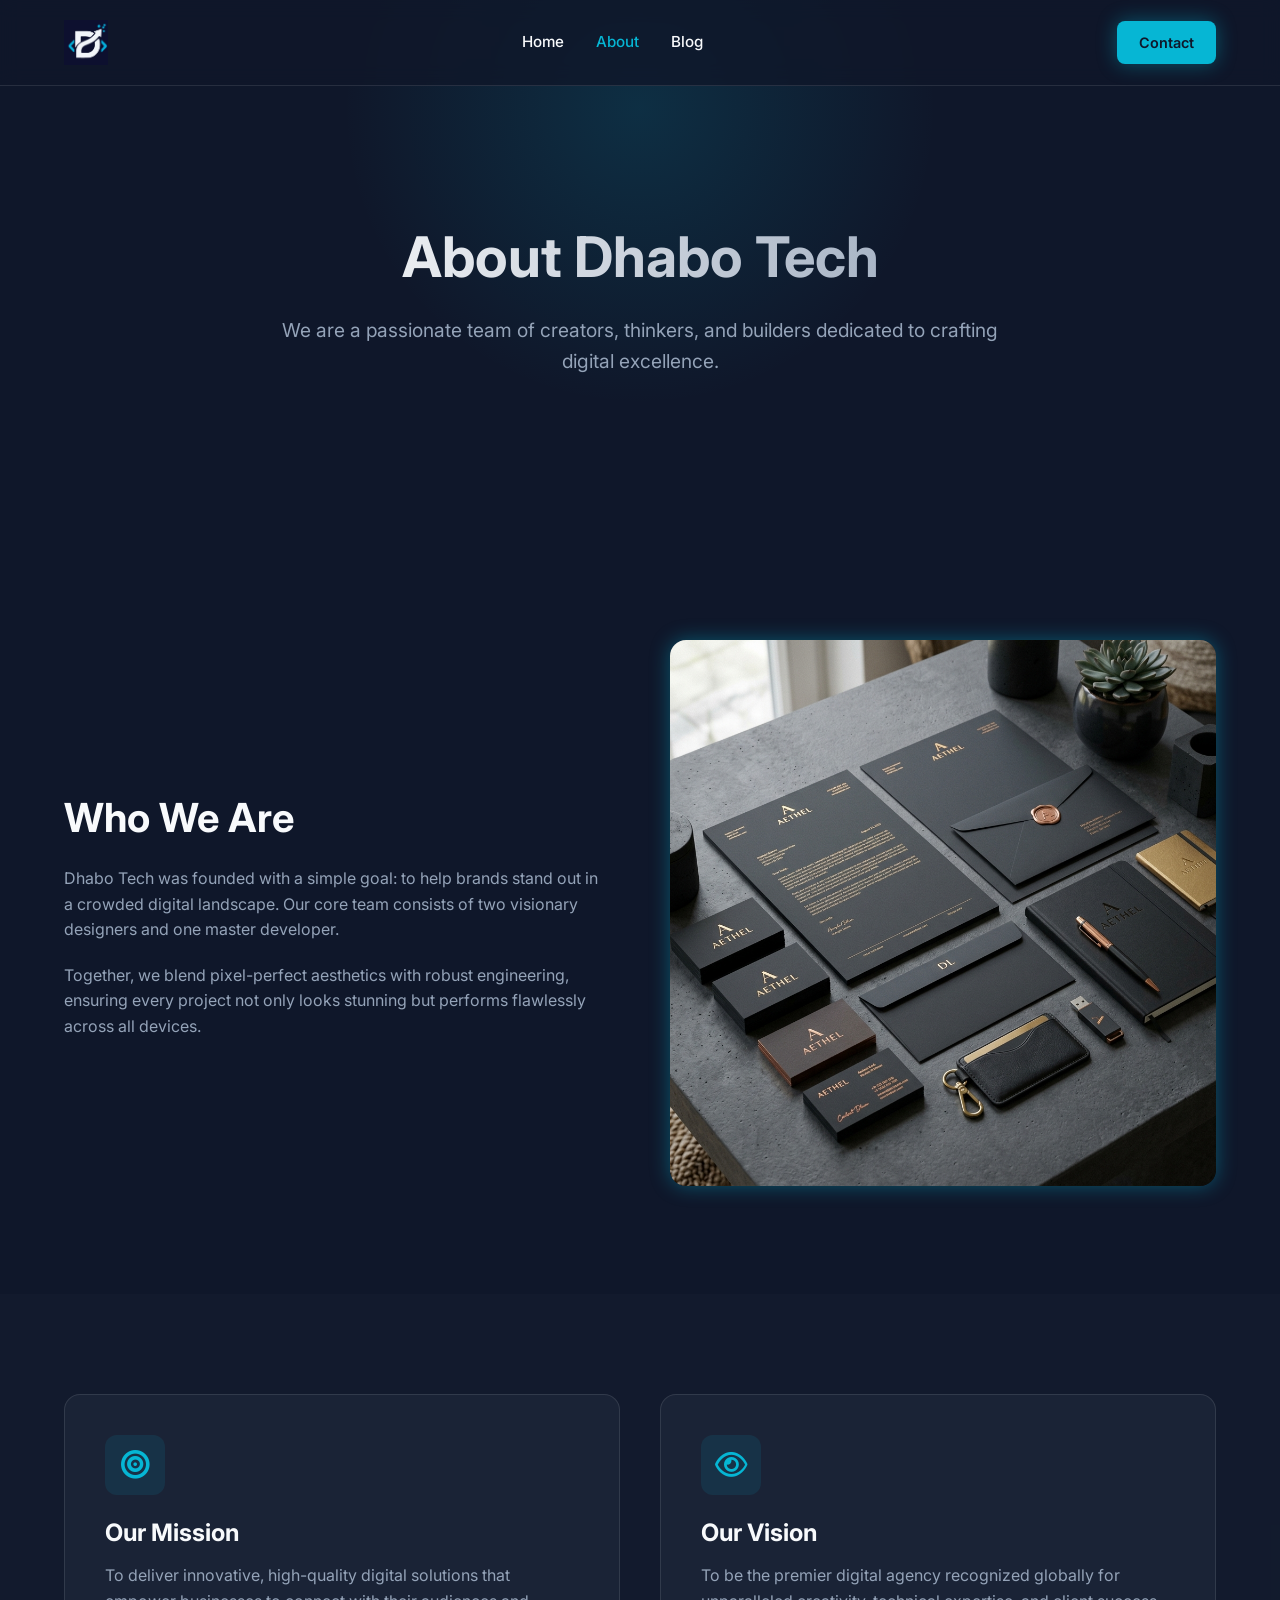
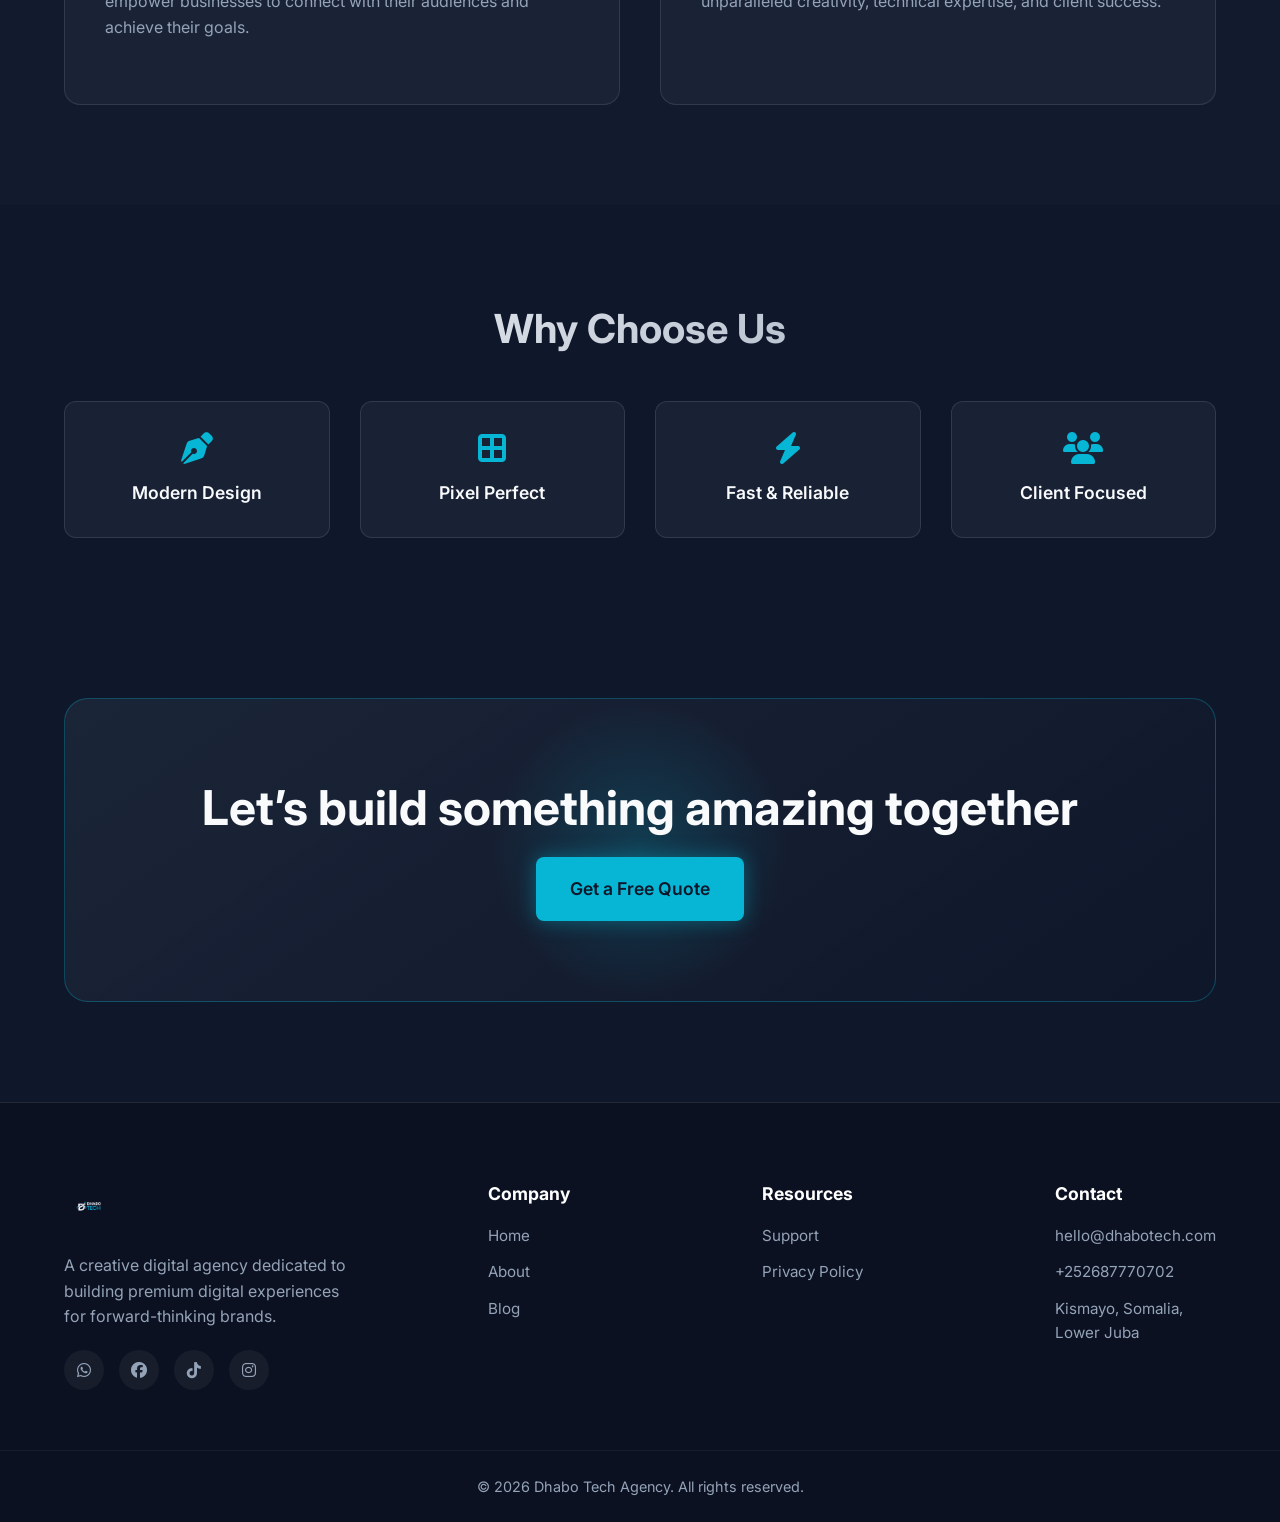
==== about.html @ 3845fcc7 "this is our website Dhabo Tech Agency" ====
<!DOCTYPE html>
<html lang="en">
<head>
    <meta charset="UTF-8">
    <meta name="viewport" content="width=device-width, initial-scale=1.0">
    <title>About Us | Dhabo Tech</title>
    <link href="https://fonts.googleapis.com/css2?family=Inter:wght@300;400;500;600;700&display=swap" rel="stylesheet">
    <link rel="stylesheet" href="https://cdnjs.cloudflare.com/ajax/libs/font-awesome/6.4.0/css/all.min.css">
    <link rel="stylesheet" href="style.css">
    <style>
        .who-we-are {
            padding: 100px 0;
        }
        .who-we-are-grid {
            display: grid;
            grid-template-columns: 1fr 1fr;
            gap: 60px;
            align-items: center;
        }
        .mission-vision {
            padding: 100px 0;
            background: rgba(30, 41, 59, 0.2);
        }
        .mission-vision-grid {
            display: grid;
            grid-template-columns: 1fr 1fr;
            gap: 40px;
        }
        @media (max-width: 768px) {
            .who-we-are-grid,
            .mission-vision-grid {
                grid-template-columns: 1fr;
            }
        }
    </style>
</head>
<body>
    <header class="navbar">
        <div class="container">
            <div class="logo">
                <img src="assets/dhabo-tech-logo2.jpeg" alt="Dhabo Tech Logo" class="brand-logo">
            </div>
            <nav class="nav-links" id="navLinks">
                <a href="index.html">Home</a>
                <a href="about.html" class="active">About</a>
                <a href="blog.html">Blog</a>
            </nav>
            <a href="#" class="btn btn-primary btn-sm contact-trigger">Contact</a>
            <div class="hamburger" id="hamburger"><i class="fa-solid fa-bars"></i></div>
        </div>
    </header>

    <section class="hero" style="min-height: 60vh;">
        <div class="hero-bg-glow"></div>
        <div class="container hero-container" style="grid-template-columns: 1fr; text-align: center;">
            <div class="hero-content" style="max-width: 800px; margin: 0 auto; text-align: center;">
                <h1 class="hero-title">About Dhabo Tech</h1>
                <p class="hero-subtitle" style="margin: 0 auto;">We are a passionate team of creators, thinkers, and builders dedicated to crafting digital excellence.</p>
            </div>
        </div>
    </section>

    <!-- WHO WE ARE -->
    <section class="who-we-are">
        <div class="container">
            <div class="who-we-are-grid">
                <div>
                    <h2 style="font-size: 2.5rem; margin-bottom: 24px;">Who We Are</h2>
                    <p style="color: var(--text-muted); margin-bottom: 20px;">Dhabo Tech was founded with a simple goal: to help brands stand out in a crowded digital landscape. Our core team consists of two visionary designers and one master developer.</p>
                    <p style="color: var(--text-muted);">Together, we blend pixel-perfect aesthetics with robust engineering, ensuring every project not only looks stunning but performs flawlessly across all devices.</p>
                </div>
                <div>
                    <img src="assets/portfolio_branding_1777572394360.png" alt="Our Team Workspace" style="width: 100%; border-radius: 16px; box-shadow: var(--glow-shadow);">
                </div>
            </div>
        </div>
    </section>

    <!-- MISSION & VISION -->
    <section class="mission-vision">
        <div class="container">
            <div class="mission-vision-grid">
                <div class="service-card">
                    <div class="icon-wrapper"><i class="fa-solid fa-bullseye"></i></div>
                    <h3>Our Mission</h3>
                    <p>To deliver innovative, high-quality digital solutions that empower businesses to connect with their audiences and achieve their goals.</p>
                </div>
                <div class="service-card">
                    <div class="icon-wrapper"><i class="fa-regular fa-eye"></i></div>
                    <h3>Our Vision</h3>
                    <p>To be the premier digital agency recognized globally for unparalleled creativity, technical expertise, and client success.</p>
                </div>
            </div>
        </div>
    </section>

    <!-- WHY CHOOSE US -->
    <section class="features-strip" style="padding: 100px 0;">
        <div class="container">
            <h2 class="section-title">Why Choose Us</h2>
            <div class="features-container">
                <div class="feature-item">
                    <i class="fa-solid fa-pen-nib icon"></i>
                    <span>Modern Design</span>
                </div>
                <div class="feature-item">
                    <i class="fa-solid fa-border-all icon"></i>
                    <span>Pixel Perfect</span>
                </div>
                <div class="feature-item">
                    <i class="fa-solid fa-bolt icon"></i>
                    <span>Fast & Reliable</span>
                </div>
                <div class="feature-item">
                    <i class="fa-solid fa-users icon"></i>
                    <span>Client Focused</span>
                </div>
            </div>
        </div>
    </section>

    <section class="cta">
        <div class="container">
            <div class="cta-card">
                <div class="cta-glow"></div>
                <h2>Let’s build something amazing together</h2>
                <a href="#" class="btn btn-primary btn-large contact-trigger">Get a Free Quote</a>
            </div>
        </div>
    </section>

    <!-- FOOTER & MODAL -->
    <footer class="footer">
        <div class="container footer-container">
            <div class="footer-brand">
                <div class="logo">
                    <img src="assets/dhabo-tech-logo.png" alt="Dhabo Tech Logo" class="brand-logo">
                </div>
                <p class="footer-desc">A creative digital agency dedicated to building premium digital experiences for forward-thinking brands.</p>
                <div class="social-links">
                    <a href="#"><i class="fa-brands fa-whatsapp"></i></a>
                    <a href="#"><i class="fa-brands fa-facebook"></i></a>
                    <a href="#"><i class="fa-brands fa-tiktok"></i></a>
                    <a href="#"><i class="fa-brands fa-instagram"></i></a>
                </div>
            </div>
            <div class="footer-links-group">
                <div class="footer-links">
                    <h4>Company</h4>
                    <a href="index.html">Home</a>
                    <a href="about.html">About</a>
                    <a href="blog.html">Blog</a>
                </div>
                <div class="footer-links">
                    <h4>Resources</h4>
                    
                    <a href="#">Support</a>
                    <a href="#">Privacy Policy</a>
                </div>
                <div class="footer-links">
                    <h4>Contact</h4>
                    <p>hello@dhabotech.com</p>
                    <p>+252687770702</p>
                    <p>Kismayo, Somalia,<br>Lower Juba</p>
                </div>
            </div>
        </div>
        <div class="footer-bottom">
            <div class="container">
                <p>&copy; 2026 Dhabo Tech Agency. All rights reserved.</p>
            </div>
        </div>
    </footer>

    <div class="modal-overlay" id="contactModal">
        <div class="modal-content">
            <button class="modal-close" id="closeModal"><i class="fa-solid fa-xmark"></i></button>
            <h2>Get in Touch</h2>
            <p>Fill out the form below and we'll get back to you shortly.</p>
            <form id="contactForm">
                <div class="form-group">
                    <label for="name">Name</label>
                    <input type="text" id="name" required placeholder="John Doe">
                </div>
                <div class="form-group">
                    <label for="email">Email</label>
                    <input type="email" id="email" required placeholder="john@example.com">
                </div>
                <div class="form-group">
                    <label for="message">Message</label>
                    <textarea id="message" rows="4" required placeholder="How can we help you?"></textarea>
                </div>
                <button type="submit" class="btn btn-primary btn-large" style="width: 100%">Submit Message</button>
                <div id="formMessage" class="form-message"></div>
            </form>
        </div>
    </div>
    
    <script src="script.js"></script>
</body>
</html>
---- style.css ----
/* style.css */
:root {
    --bg-color: #0F172A;
    --text-color: #F8FAFC;
    --text-muted: #94A3B8;
    --accent-color: #06B6D4;
    --accent-hover: #0891B2;
    --card-bg: rgba(30, 41, 59, 0.7);
    --border-color: rgba(255, 255, 255, 0.1);
    --glow-shadow: 0 0 20px rgba(6, 182, 212, 0.4);
    --glow-shadow-large: 0 0 40px rgba(6, 182, 212, 0.3);
}

* {
    margin: 0;
    padding: 0;
    box-sizing: border-box;
}

html {
    scroll-behavior: smooth;
}

body {
    font-family: 'Inter', sans-serif;
    background-color: var(--bg-color);
    color: var(--text-color);
    line-height: 1.6;
    overflow-x: hidden;
}

a {
    text-decoration: none;
    color: inherit;
    transition: all 0.3s ease;
}

.container {
    max-width: 1200px;
    margin: 0 auto;
    padding: 0 24px;
}

/* Typography */
h1, h2, h3, h4, h5, h6 {
    line-height: 1.2;
    font-weight: 700;
}

.section-title {
    font-size: 2.5rem;
    text-align: center;
    margin-bottom: 3rem;
    background: linear-gradient(135deg, #fff 0%, #94A3B8 100%);
    -webkit-background-clip: text;
    -webkit-text-fill-color: transparent;
}

/* Buttons */
.btn {
    display: inline-block;
    padding: 12px 24px;
    border-radius: 8px;
    font-weight: 600;
    cursor: pointer;
    text-align: center;
    border: 2px solid transparent;
}

.btn-sm {
    padding: 8px 20px;
    font-size: 0.9rem;
}

.btn-large {
    padding: 16px 32px;
    font-size: 1.1rem;
}

.btn-primary {
    background-color: var(--accent-color);
    color: var(--bg-color);
    box-shadow: var(--glow-shadow);
    transition: all 0.3s ease;
}

.btn-primary:hover {
    background-color: var(--accent-hover);
    box-shadow: 0 0 25px rgba(6, 182, 212, 0.6);
    transform: translateY(-2px);
}

.btn-outline {
    border-color: var(--text-color);
    color: var(--text-color);
    transition: all 0.3s ease;
}

.btn-outline:hover {
    background-color: rgba(255, 255, 255, 0.1);
    transform: translateY(-2px);
}

/* Navbar */
.navbar {
    position: fixed;
    top: 0;
    width: 100%;
    z-index: 1000;
    padding: 20px 0;
    background: rgba(15, 23, 42, 0.8);
    backdrop-filter: blur(10px);
    border-bottom: 1px solid var(--border-color);
}

.navbar .container {
    display: flex;
    justify-content: space-between;
    align-items: center;
}

.logo {
    display: flex;
    align-items: center;
    gap: 10px;
}

.brand-logo {
    height: 45px;
    width: auto;
    display: block;
    transition: transform 0.3s ease;
}

.brand-logo:hover {
    transform: scale(1.05);
}

.nav-links {
    display: flex;
    gap: 32px;
}

.nav-links a {
    font-weight: 500;
    font-size: 0.95rem;
    position: relative;
}

.nav-links a:hover,
.nav-links a.active {
    color: var(--accent-color);
}

.hamburger {
    display: none;
    font-size: 1.5rem;
    cursor: pointer;
    color: var(--text-color);
}

/* Hero Section */
.hero {
    position: relative;
    padding: 160px 0 100px;
    min-height: 100vh;
    display: flex;
    align-items: center;
}

.hero-bg-glow {
    position: absolute;
    top: 20%;
    left: 50%;
    transform: translate(-50%, -50%);
    width: 600px;
    height: 600px;
    background: radial-gradient(circle, rgba(6, 182, 212, 0.15) 0%, rgba(15, 23, 42, 0) 70%);
    z-index: -1;
    border-radius: 50%;
}

.hero-container {
    display: grid;
    grid-template-columns: 1fr 1fr;
    gap: 60px;
    align-items: center;
}

.hero-content {
    text-align: left;
    max-width: 550px;
}

.hero-title {
    font-size: 3.5rem;
    margin-bottom: 24px;
    background: linear-gradient(to right, #FFFFFF, #94A3B8);
    -webkit-background-clip: text;
    -webkit-text-fill-color: transparent;
}

.hero-subtitle {
    font-size: 1.2rem;
    color: var(--text-muted);
    margin-bottom: 40px;
    max-width: 90%;
}

.hero-buttons {
    display: flex;
    gap: 20px;
}

.hero-image img {
    width: 100%;
    height: auto;
    border-radius: 12px;
    box-shadow: var(--glow-shadow-large);
    animation: float 6s ease-in-out infinite;
}

@keyframes float {
    0% { transform: translateY(0px); }
    50% { transform: translateY(-20px); }
    100% { transform: translateY(0px); }
}

/* Trust Bar */
.trust-bar {
    padding: 40px 0;
    border-top: 1px solid var(--border-color);
    border-bottom: 1px solid var(--border-color);
    background: rgba(30, 41, 59, 0.3);
}

.trust-container {
    display: flex;
    align-items: center;
    justify-content: center;
    gap: 20px;
}

.avatars {
    display: flex;
    align-items: center;
}

.avatar-img {
    height: 40px;
    border-radius: 20px;
    object-fit: cover;
}

.trust-text {
    font-size: 1.1rem;
    color: var(--text-muted);
}

.trust-text strong {
    color: var(--text-color);
}

/* Features Strip */
.features-strip {
    padding: 60px 0;
}

.features-container {
    display: grid;
    grid-template-columns: repeat(4, 1fr);
    gap: 30px;
    text-align: center;
}

.feature-item {
    display: flex;
    flex-direction: column;
    align-items: center;
    gap: 15px;
    padding: 30px;
    background: var(--card-bg);
    border-radius: 12px;
    border: 1px solid var(--border-color);
    transition: transform 0.3s ease;
}

.feature-item:hover {
    transform: translateY(-5px);
    border-color: rgba(6, 182, 212, 0.3);
}

.feature-item .icon {
    font-size: 2rem;
    color: var(--accent-color);
}

.feature-item span {
    font-weight: 600;
    font-size: 1.1rem;
}

/* Services */
.services {
    padding: 100px 0;
}

.services-grid {
    display: grid;
    grid-template-columns: repeat(3, 1fr);
    gap: 40px;
}

.service-card {
    background: var(--card-bg);
    padding: 40px;
    border-radius: 16px;
    border: 1px solid var(--border-color);
    transition: all 0.3s ease;
}

.service-card:hover {
    transform: translateY(-10px);
    border-color: rgba(6, 182, 212, 0.5);
    box-shadow: 0 10px 30px rgba(0, 0, 0, 0.5);
}

.service-card .icon-wrapper {
    width: 60px;
    height: 60px;
    background: rgba(6, 182, 212, 0.1);
    border-radius: 12px;
    display: flex;
    align-items: center;
    justify-content: center;
    font-size: 1.8rem;
    color: var(--accent-color);
    margin-bottom: 24px;
}

.service-card h3 {
    font-size: 1.5rem;
    margin-bottom: 16px;
}

.service-card p {
    color: var(--text-muted);
    margin-bottom: 24px;
}

.learn-more {
    color: var(--accent-color);
    font-weight: 600;
    display: flex;
    align-items: center;
    gap: 8px;
}

.learn-more:hover {
    gap: 12px;
}

/* Portfolio */
.portfolio {
    padding: 100px 0;
    background: rgba(30, 41, 59, 0.2);
}

.portfolio-grid {
    display: grid;
    grid-template-columns: repeat(3, 1fr);
    gap: 40px;
}

.portfolio-card {
    border-radius: 16px;
    overflow: hidden;
    background: var(--card-bg);
    border: 1px solid var(--border-color);
    transition: all 0.3s ease;
}

.portfolio-card:hover {
    border-color: rgba(6, 182, 212, 0.4);
    box-shadow: 0 10px 30px rgba(0, 0, 0, 0.4);
}

.portfolio-img-wrapper {
    width: 100%;
    height: 250px;
    overflow: hidden;
}

.portfolio-img-wrapper img {
    width: 100%;
    height: 100%;
    object-fit: cover;
    transition: transform 0.5s ease;
}

.portfolio-card:hover .portfolio-img-wrapper img {
    transform: scale(1.05);
}

.portfolio-info {
    padding: 24px;
}

.portfolio-info h3 {
    font-size: 1.3rem;
    margin-bottom: 8px;
}

.portfolio-info p {
    color: var(--text-muted);
}

/* Process Section */
.process {
    padding: 100px 0;
}

.process-steps {
    display: flex;
    justify-content: space-between;
    position: relative;
}

.process-steps::before {
    content: '';
    position: absolute;
    top: 40px;
    left: 50px;
    right: 50px;
    height: 2px;
    background: var(--border-color);
    z-index: -1;
}

.step {
    flex: 1;
    text-align: center;
    position: relative;
    padding: 0 15px;
}

.step-icon {
    width: 80px;
    height: 80px;
    background: var(--bg-color);
    border: 2px solid var(--accent-color);
    border-radius: 50%;
    display: flex;
    align-items: center;
    justify-content: center;
    font-size: 2rem;
    margin: 0 auto 20px;
    color: var(--accent-color);
    box-shadow: var(--glow-shadow);
}

.step-number {
    position: absolute;
    top: -15px;
    right: 50%;
    transform: translateX(35px);
    background: var(--card-bg);
    color: var(--text-muted);
    font-size: 0.8rem;
    font-weight: 700;
    padding: 4px 8px;
    border-radius: 4px;
    border: 1px solid var(--border-color);
}

.step h3 {
    font-size: 1.2rem;
    margin-bottom: 10px;
}

.step p {
    font-size: 0.9rem;
    color: var(--text-muted);
}

/* CTA Section */
.cta {
    padding: 60px 0 100px;
}

.cta-card {
    background: linear-gradient(145deg, rgba(30, 41, 59, 0.8), rgba(15, 23, 42, 0.9));
    border-radius: 24px;
    padding: 80px 40px;
    text-align: center;
    border: 1px solid rgba(6, 182, 212, 0.3);
    position: relative;
    overflow: hidden;
}

.cta-glow {
    position: absolute;
    top: 50%;
    left: 50%;
    transform: translate(-50%, -50%);
    width: 300px;
    height: 300px;
    background: radial-gradient(circle, rgba(6, 182, 212, 0.2) 0%, rgba(15, 23, 42, 0) 70%);
    border-radius: 50%;
}

.cta-card h2 {
    font-size: 3rem;
    margin-bottom: 20px;
    position: relative;
    z-index: 1;
}

.cta-card p {
    font-size: 1.2rem;
    color: var(--text-muted);
    margin-bottom: 40px;
    position: relative;
    z-index: 1;
}

.cta-card .btn {
    position: relative;
    z-index: 1;
}

/* Footer */
.footer {
    background: #0B1120;
    padding: 80px 0 0;
    border-top: 1px solid var(--border-color);
}

.footer-container {
    display: grid;
    grid-template-columns: 1fr 2fr;
    gap: 60px;
    margin-bottom: 60px;
}

.footer .brand-logo {
    height: 50px;
}

.footer-desc {
    color: var(--text-muted);
    margin: 20px 0;
    max-width: 300px;
}

.social-links {
    display: flex;
    gap: 15px;
}

.social-links a {
    width: 40px;
    height: 40px;
    border-radius: 50%;
    background: rgba(255, 255, 255, 0.05);
    display: flex;
    align-items: center;
    justify-content: center;
    color: var(--text-muted);
    transition: all 0.3s ease;
}

.social-links a:hover {
    background: var(--accent-color);
    color: var(--bg-color);
    transform: translateY(-3px);
}

.footer-links-group {
    display: flex;
    justify-content: space-between;
}

.footer-links h4 {
    font-size: 1.1rem;
    margin-bottom: 20px;
    color: #fff;
}

.footer-links a, .footer-links p {
    display: block;
    color: var(--text-muted);
    margin-bottom: 12px;
    font-size: 0.95rem;
}

.footer-links a:hover {
    color: var(--accent-color);
}

.footer-bottom {
    padding: 24px 0;
    border-top: 1px solid rgba(255, 255, 255, 0.05);
    text-align: center;
    color: var(--text-muted);
    font-size: 0.9rem;
}

/* Modal & Form */
.modal-overlay {
    position: fixed;
    top: 0;
    left: 0;
    width: 100%;
    height: 100%;
    background: rgba(15, 23, 42, 0.8);
    backdrop-filter: blur(5px);
    z-index: 2000;
    display: flex;
    align-items: center;
    justify-content: center;
    opacity: 0;
    visibility: hidden;
    transition: all 0.3s ease;
}

.modal-overlay.show {
    opacity: 1;
    visibility: visible;
}

.modal-content {
    background: var(--bg-color);
    width: 90%;
    max-width: 500px;
    padding: 40px;
    border-radius: 16px;
    border: 1px solid var(--border-color);
    box-shadow: var(--glow-shadow-large);
    position: relative;
    transform: translateY(20px);
    transition: transform 0.3s ease;
}

.modal-overlay.show .modal-content {
    transform: translateY(0);
}

.modal-close {
    position: absolute;
    top: 20px;
    right: 20px;
    background: none;
    border: none;
    color: var(--text-muted);
    font-size: 1.5rem;
    cursor: pointer;
    transition: color 0.3s ease;
}

.modal-close:hover {
    color: var(--accent-color);
}

.modal-content h2 {
    margin-bottom: 10px;
    font-size: 2rem;
}

.modal-content p {
    color: var(--text-muted);
    margin-bottom: 30px;
}

.form-group {
    margin-bottom: 20px;
    text-align: left;
}

.form-group label {
    display: block;
    margin-bottom: 8px;
    font-size: 0.9rem;
    font-weight: 500;
}

.form-group input,
.form-group textarea {
    width: 100%;
    padding: 12px 16px;
    background: rgba(30, 41, 59, 0.5);
    border: 1px solid var(--border-color);
    border-radius: 8px;
    color: var(--text-color);
    font-family: inherit;
    font-size: 1rem;
    transition: border-color 0.3s ease;
}

.form-group input:focus,
.form-group textarea:focus {
    outline: none;
    border-color: var(--accent-color);
    background: rgba(30, 41, 59, 0.8);
}

.form-message {
    margin-top: 15px;
    font-size: 0.9rem;
    text-align: center;
}

.success-msg {
    color: #10B981;
}

/* Responsive */
@media (max-width: 1024px) {
    .hero-container {
        grid-template-columns: 1fr;
        text-align: center;
    }
    
    .hero-title {
        font-size: 3rem;
    }
    
    .hero-subtitle {
        margin: 0 auto 40px;
    }
    
    .hero-buttons {
        justify-content: center;
    }
    
    .features-container {
        grid-template-columns: repeat(2, 1fr);
    }
    
    .services-grid, .portfolio-grid {
        grid-template-columns: repeat(2, 1fr);
    }
    
    .process-steps {
        flex-direction: column;
        gap: 40px;
    }
    
    .process-steps::before {
        display: none;
    }
    
    .step-icon {
        margin: 0 auto 15px;
    }
    
    .step-number {
        right: auto;
        left: 50%;
        transform: translateX(-50%);
        top: -15px;
    }
}

@media (max-width: 768px) {
    .hamburger {
        display: block;
    }
    
    .nav-links {
        display: flex;
        flex-direction: column;
        position: absolute;
        top: 100%;
        left: 0;
        width: 100%;
        background: rgba(15, 23, 42, 0.98);
        backdrop-filter: blur(10px);
        padding: 20px 0;
        gap: 20px;
        text-align: center;
        border-bottom: 1px solid var(--border-color);
        clip-path: polygon(0 0, 100% 0, 100% 0, 0 0);
        transition: clip-path 0.3s ease-in-out;
    }
    
    .nav-links.show {
        clip-path: polygon(0 0, 100% 0, 100% 100%, 0 100%);
    }
    
    .hero-title {
        font-size: 2.5rem;
    }
    
    .features-container, .services-grid, .portfolio-grid {
        grid-template-columns: 1fr;
    }
    
    .footer-container {
        grid-template-columns: 1fr;
    }
    
    .footer-links-group {
        flex-direction: column;
        gap: 40px;
    }
}
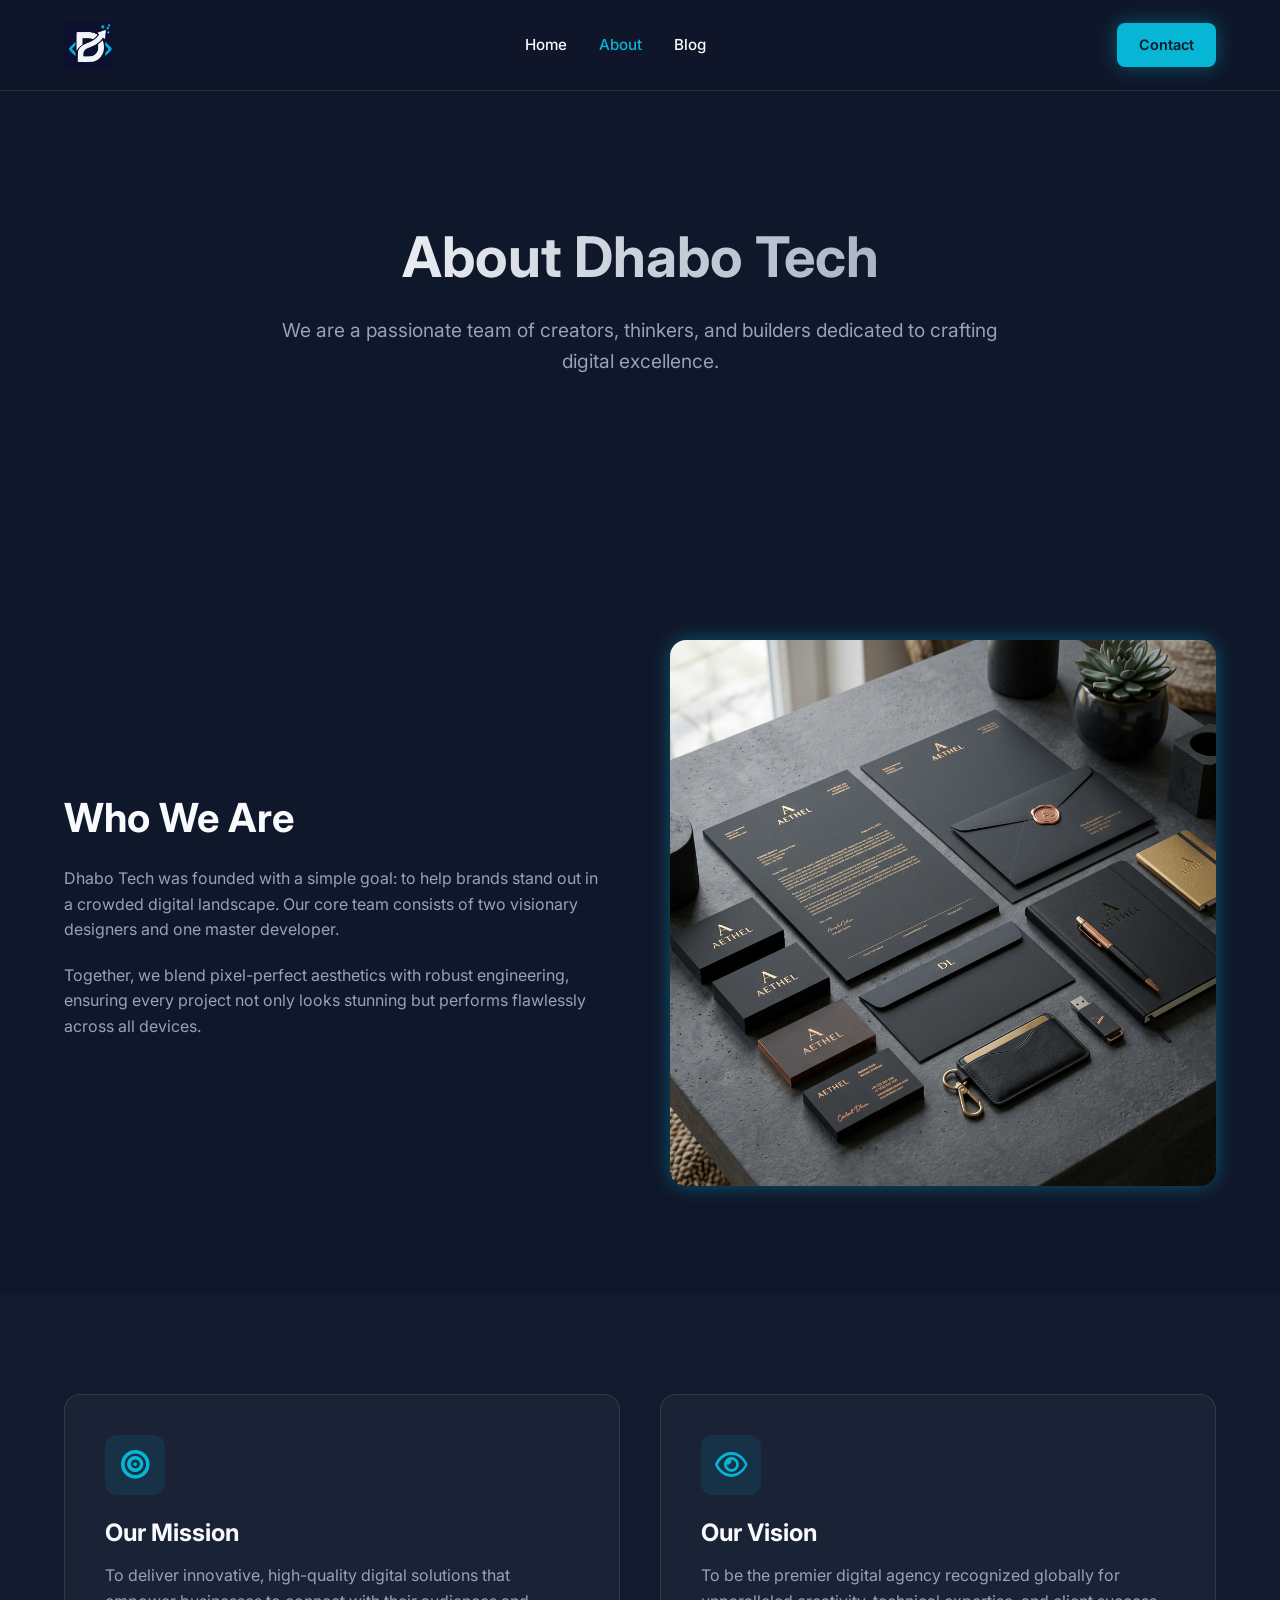
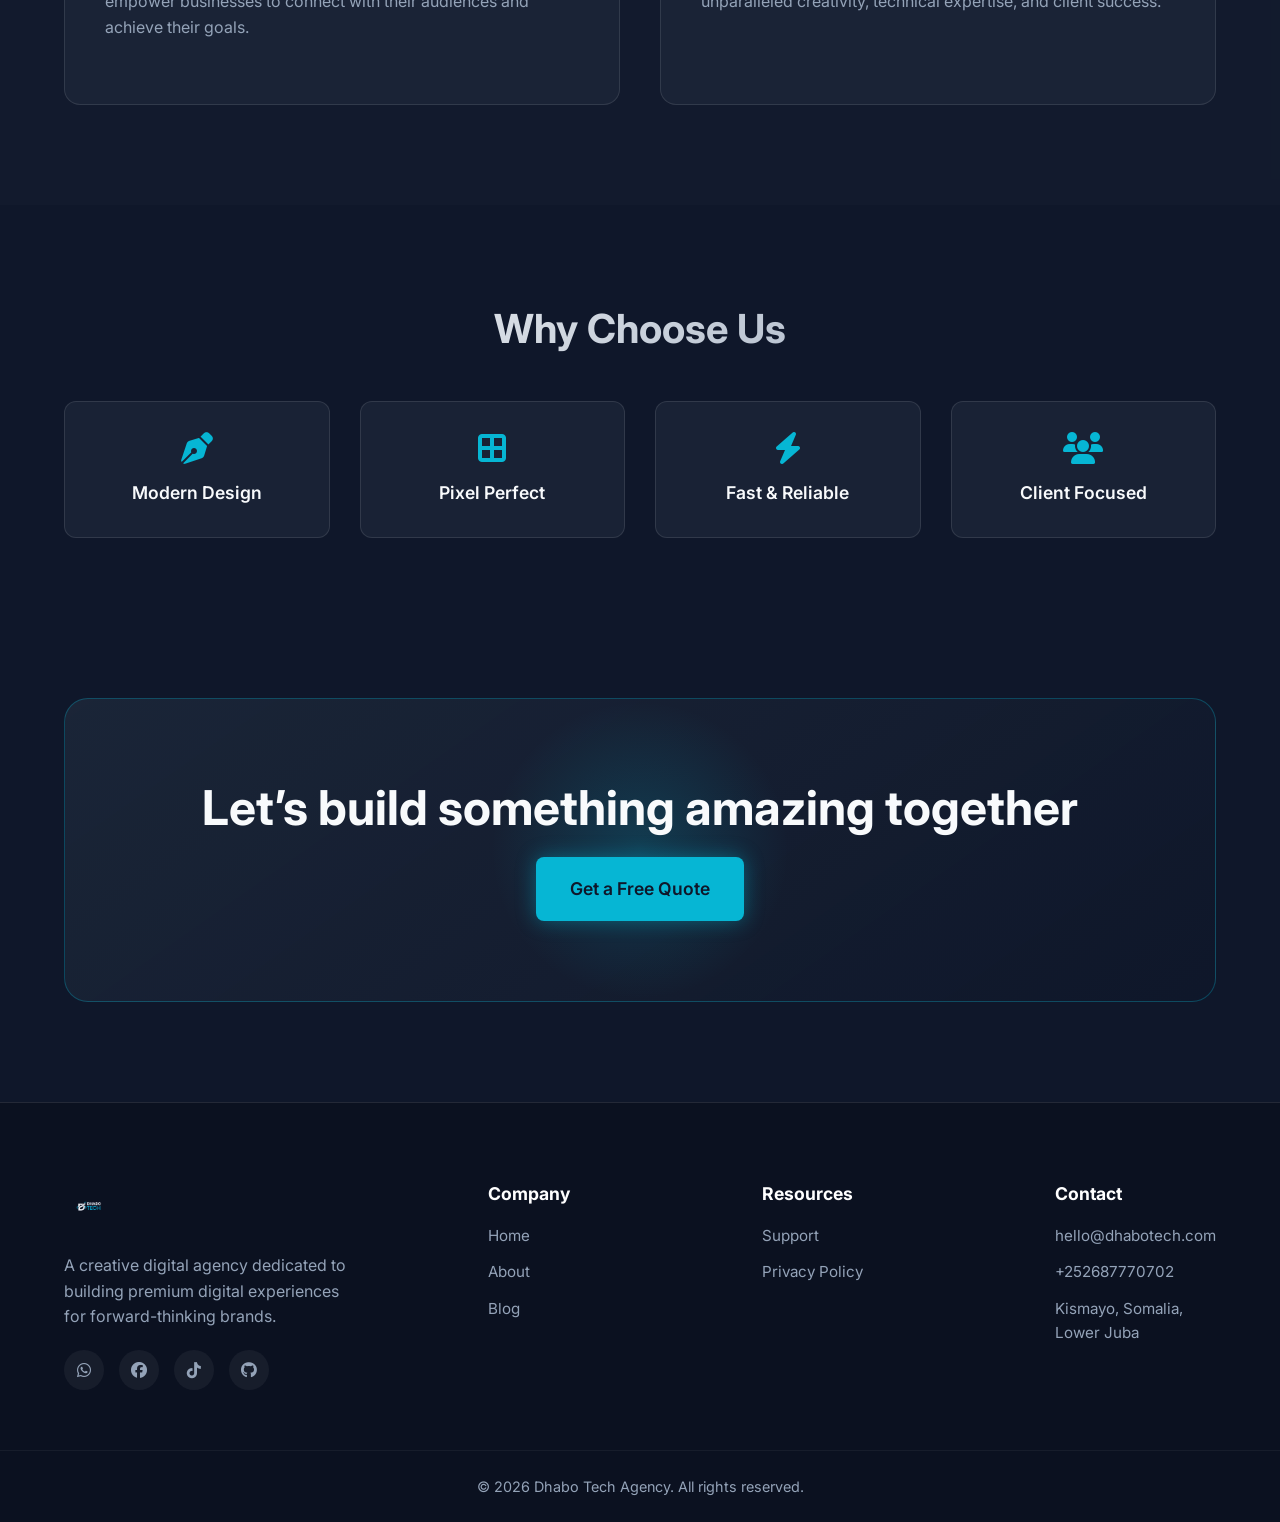
==== commit 3264c818: "Updated social links on about and blog pages" ====
--- a/about.html
+++ b/about.html
@@ -138,10 +138,10 @@
                 </div>
                 <p class="footer-desc">A creative digital agency dedicated to building premium digital experiences for forward-thinking brands.</p>
                 <div class="social-links">
-                    <a href="#"><i class="fa-brands fa-whatsapp"></i></a>
-                    <a href="#"><i class="fa-brands fa-facebook"></i></a>
+                    <a href="https://wa.me/+252772055088"><i class="fa-brands fa-whatsapp"></i></a>
+                    <a href="https://www.facebook.com/share/1DwjpvZ54G/"><i class="fa-brands fa-facebook"></i></a>
                     <a href="#"><i class="fa-brands fa-tiktok"></i></a>
-                    <a href="#"><i class="fa-brands fa-instagram"></i></a>
+                    <a href="https://github.com/mohamedfarahabdi"><i class="fa-brands fa-github"></i></a>
                 </div>
             </div>
             <div class="footer-links-group">
--- a/style.css
+++ b/style.css
@@ -119,14 +119,14 @@
     align-items: center;
 }
 
-.logo {
+/* .logo {
     display: flex;
     align-items: center;
     gap: 10px;
-}
+} */
 
 .brand-logo {
-    height: 45px;
+    height: 50px;
     width: auto;
     display: block;
     transition: transform 0.3s ease;
@@ -173,8 +173,8 @@
     top: 20%;
     left: 50%;
     transform: translate(-50%, -50%);
-    width: 600px;
-    height: 600px;
+    max-width: 600px;
+    max-height: 600px;
     background: radial-gradient(circle, rgba(6, 182, 212, 0.15) 0%, rgba(15, 23, 42, 0) 70%);
     z-index: -1;
     border-radius: 50%;
